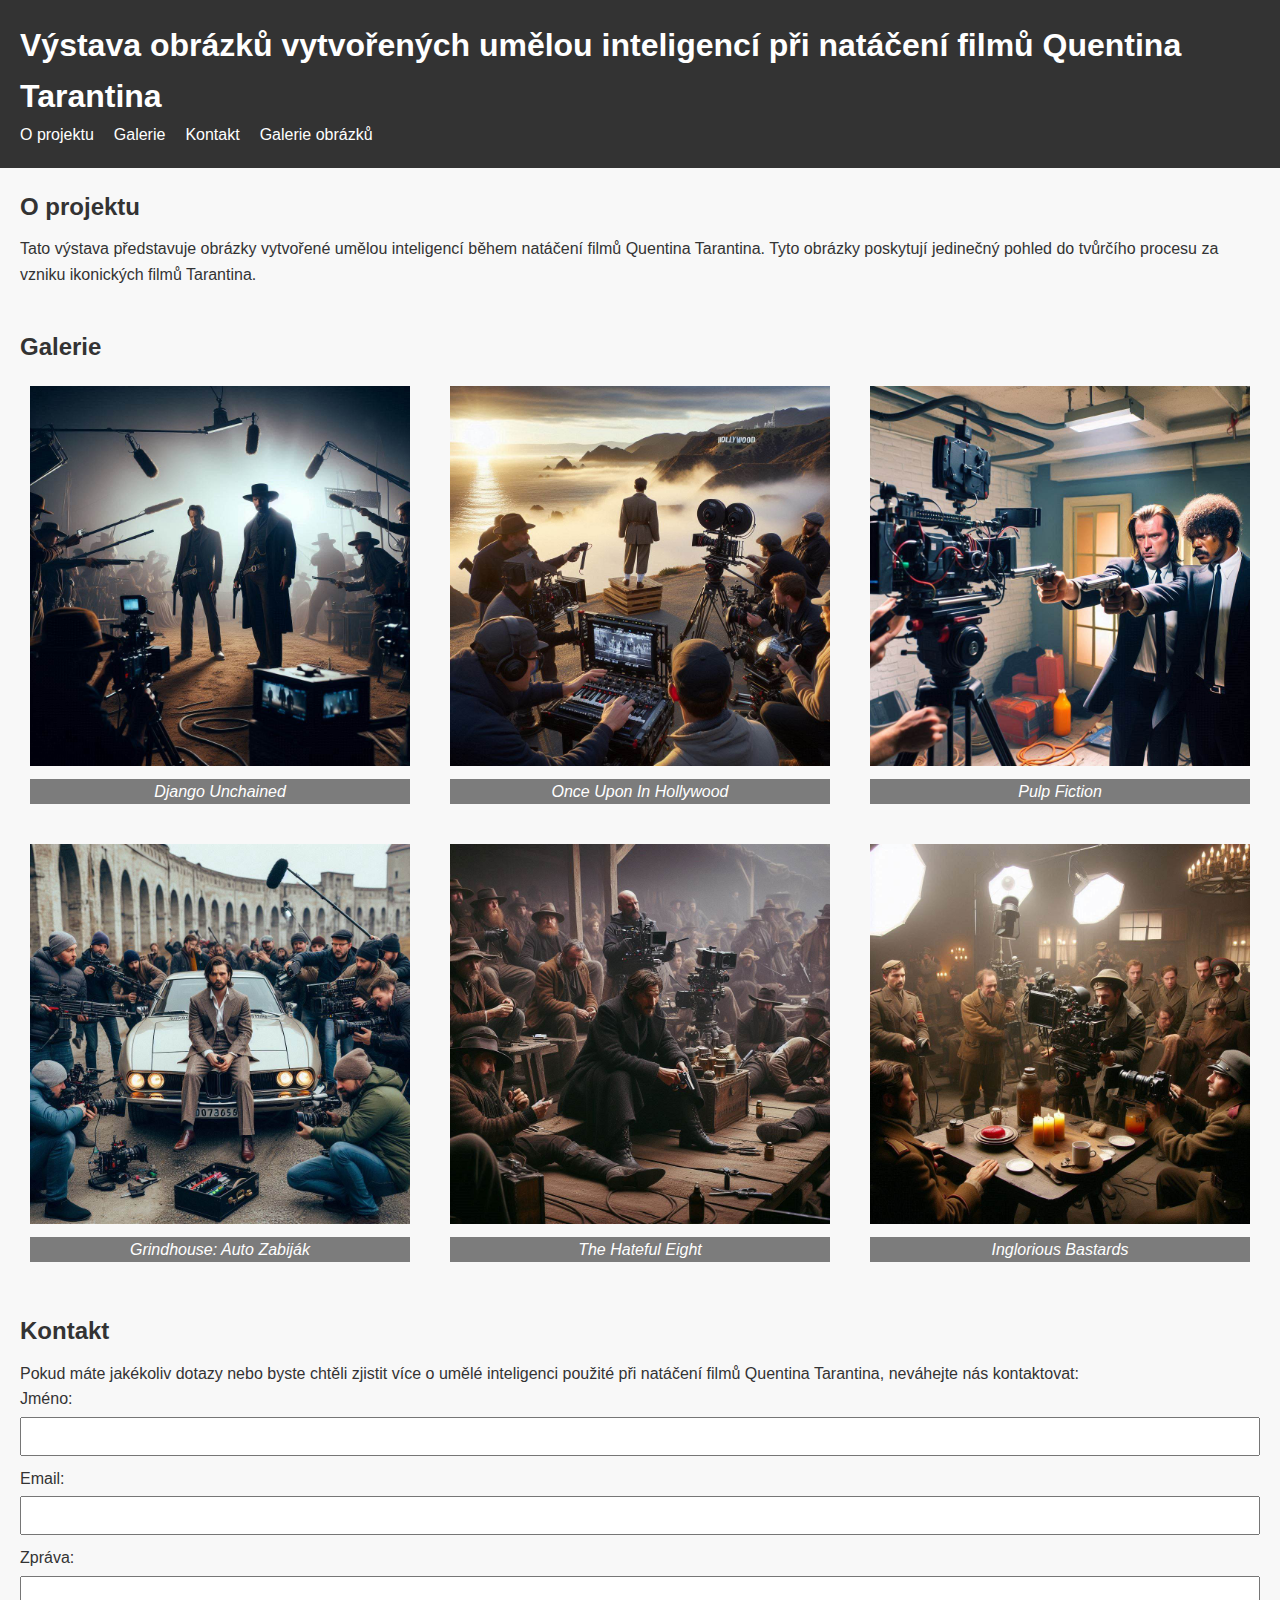
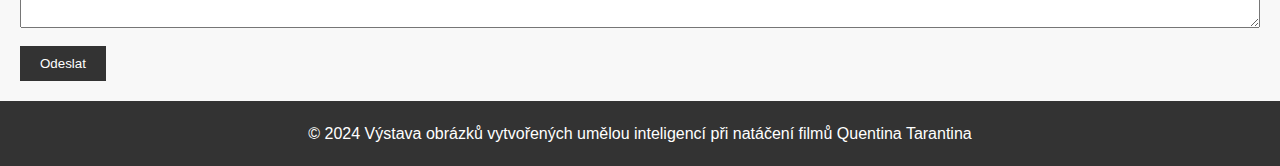
==== obrazky.html @ e9ee5395 "Add files via upload" ====
<!DOCTYPE html>
<html lang="cs">
<head>
  <meta charset="UTF-8">
  <meta name="viewport" content="width=device-width, initial-scale=1.0">
  <title>Výstava obrázků vytvořených umělou inteligencí při natáčení filmů Quentina Tarantina</title>
  <link rel="stylesheet" href="/css/styl.css">
</head>
<body>

  <header>
    <h1>Výstava obrázků vytvořených umělou inteligencí při natáčení filmů Quentina Tarantina</h1>
    <nav>
      <ul>
        <li><a href="#o-projektu">O projektu</a></li>
        <li><a href="#galerie">Galerie</a></li>
        <li><a href="#kontakt">Kontakt</a></li>
        <li><a href="galerie.html">Galerie obrázků</a></li>
      </ul>
    </nav>
  </header>

  <section id="o-projektu">
    <h2>O projektu</h2>
    <p>Tato výstava představuje obrázky vytvořené umělou inteligencí během natáčení filmů Quentina Tarantina. Tyto obrázky poskytují jedinečný pohled do tvůrčího procesu za vzniku ikonických filmů Tarantina.</p>
  </section>

  <section id="galerie">
    <h2>Galerie</h2>
    <div class="galerie">
      <div class="obrazek">
        <img src="img/Django Unchained.jpg" alt="film Django Unchained">
        <div class="popisek">Django Unchained</div>
      </div>
      <div class="obrazek">
        <img src="img/Once Upon In Hollywood.jpg" alt="film Once Upon In Hollywood">
        <div class="popisek">Once Upon In Hollywood</div>
      </div>
      <div class="obrazek">
        <img src="img/Pulp Fiction.jpg" alt="film Pulp Fiction">
        <div class="popisek">Pulp Fiction</div>
      </div>
      <div class="obrazek">
        <img src="img/Auto zabijak.jpg" alt="Auto Zabiják">
        <div class="popisek">Grindhouse: Auto Zabiják</div>
      </div>
      <div class="obrazek">
        <img src="img/osm hroznych.jpg" alt="Osm Hrozných">
        <div class="popisek">The Hateful Eight</div>
      </div>
      <div class="obrazek">
        <img src="img/inglorious bastards.jpg" alt="Inglorious Bastards">
        <div class="popisek">Inglorious Bastards</div>
      </div>
  </section>

  <section id="kontakt">
    <h2>Kontakt</h2>
    <p>Pokud máte jakékoliv dotazy nebo byste chtěli zjistit více o umělé inteligenci použité při natáčení filmů Quentina Tarantina, neváhejte nás kontaktovat:</p>
    <form>
      <label for="jmeno">Jméno:</label>
      <input type="text" id="jmeno" name="jmeno" required>
      <label for="email">Email:</label>
      <input type="email" id="email" name="email" required>
      <label for="zprava">Zpráva:</label>
      <textarea id="zprava" name="zprava" required></textarea>
      <button type="submit">Odeslat</button>
    </form>
  </section>

  <footer>
    <p>&copy; 2024 Výstava obrázků vytvořených umělou inteligencí při natáčení filmů Quentina Tarantina</p>
  </footer>

</body>
</html>
---- css/styl.css ----
* {
    margin: 0;
    padding: 0;
    box-sizing: border-box;
  }
  
  
  body {
    font-family: Arial, sans-serif;
    line-height: 1.6;
    background-color: #f8f8f8;
    color: #333;
    display: grid; 
    grid-template-rows: auto 1fr auto; 
    min-height: 100vh; 
  }
  
  
  header {
    background-color: #333;
    color: #fff;
    padding: 20px;
    grid-row: 1; 
  }
  
  header h1 {
    font-size: 2em;
  }
  
  nav ul {
    list-style-type: none;
    display: flex; 
  }
  
  nav ul li {
    display: inline;
    margin-right: 20px;
  }
  
  nav ul li a {
    color: #fff;
    text-decoration: none;
  }
  
  main {
    display: grid;
    grid-template-columns: repeat(auto-fit, minmax(300px, 1fr)); 
    grid-gap: 20px; 
    padding: 20px; 
    grid-row: 2;
  }
 
  section {
    padding: 20px;
  }
  
 
  h2 {
    font-size: 1.5em;
    margin-bottom: 10px;
  }
  
 
  .galerie {
    display: grid;
    grid-template-columns: repeat(3, 1fr); 
    grid-template-rows: auto auto; 
    grid-gap: 20px;
  }
  
  .obrazek {
    flex: 0 0 33.33%;
    padding: 10px;
  }
  
  .obrazek img {
    max-width: 100%;
    height: auto;
  }
  
  
  form label {
    display: block;
    margin-bottom: 5px;
  }
  
  form input[type="text"],
  form input[type="email"],
  form textarea {
    width: 100%;
    padding: 10px;
    margin-bottom: 10px;
  }
  
  form button {
    padding: 10px 20px;
    background-color: #333;
    color: #fff;
    border: none;
    cursor: pointer;
  }
  

  footer {
    background-color: #333;
    color: #fff;
    text-align: center;
    padding: 20px;
    
  }

  .popisek {
    text-align: center;
    margin-top: 5px;
    font-style: italic;
    color: #fff;
    background-color: rgba(0, 0, 0, 0.5);
  }


  @media only screen and (max-width: 600px) {
    header {
      padding: 10px;
    }
    
    header h1 {
      font-size: 1.5em;
    }
    
    nav ul li {
      display: block;
      margin-bottom: 10px;
    }

    .obrazek {
      flex: 0 0 100%;
    }
  }
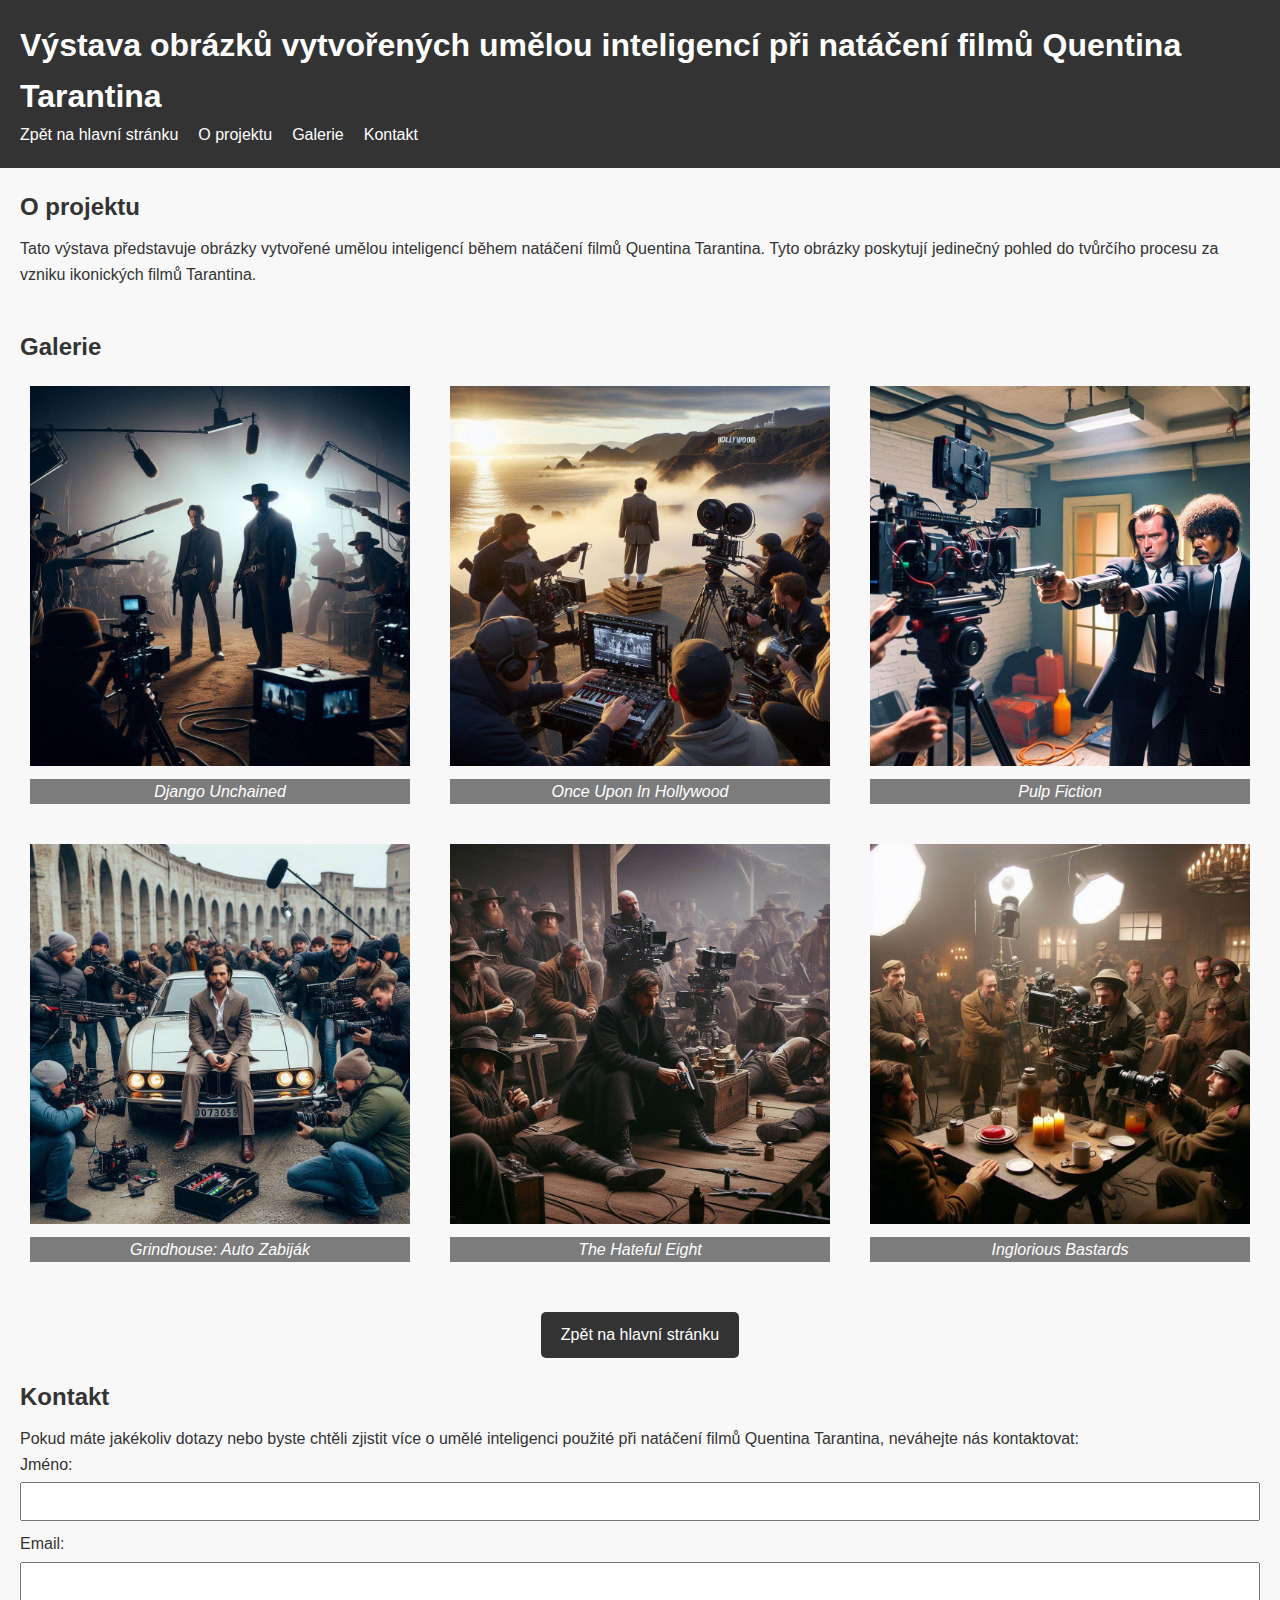
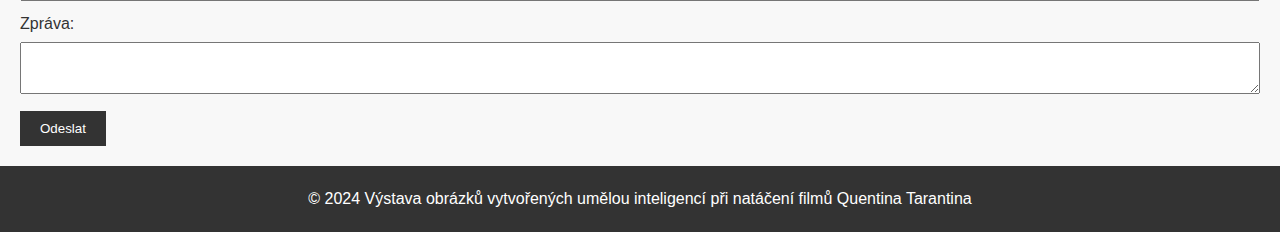
==== commit 4e68fefa: "Add files via upload" ====
--- a/obrazky.html
+++ b/obrazky.html
@@ -12,10 +12,10 @@
     <h1>Výstava obrázků vytvořených umělou inteligencí při natáčení filmů Quentina Tarantina</h1>
     <nav>
       <ul>
+        <li><a href="index.html">Zpět na hlavní stránku</a></li>
         <li><a href="#o-projektu">O projektu</a></li>
         <li><a href="#galerie">Galerie</a></li>
         <li><a href="#kontakt">Kontakt</a></li>
-        <li><a href="galerie.html">Galerie obrázků</a></li>
       </ul>
     </nav>
   </header>
@@ -54,6 +54,10 @@
       </div>
   </section>
 
+  <div style="text-align: center; margin-top: 20px;">
+    <a href="index.html" class="btn" style="text-decoration: none; padding: 10px 20px; background-color: #333; color: #fff; border-radius: 5px;">Zpět na hlavní stránku</a>
+  </div>
+
   <section id="kontakt">
     <h2>Kontakt</h2>
     <p>Pokud máte jakékoliv dotazy nebo byste chtěli zjistit více o umělé inteligenci použité při natáčení filmů Quentina Tarantina, neváhejte nás kontaktovat:</p>
--- a/css/styl.css
+++ b/css/styl.css
@@ -137,5 +137,18 @@
     }
   }
   
-
+  .btn {
+    display: inline-block;
+    padding: 10px 20px;
+    background-color: #333;
+    color: #fff;
+    text-decoration: none;
+    border-radius: 5px;
+    transition: background-color 0.3s ease;
+  }
+  
+  .btn:hover {
+    background-color: #555;
+  }
+  
  